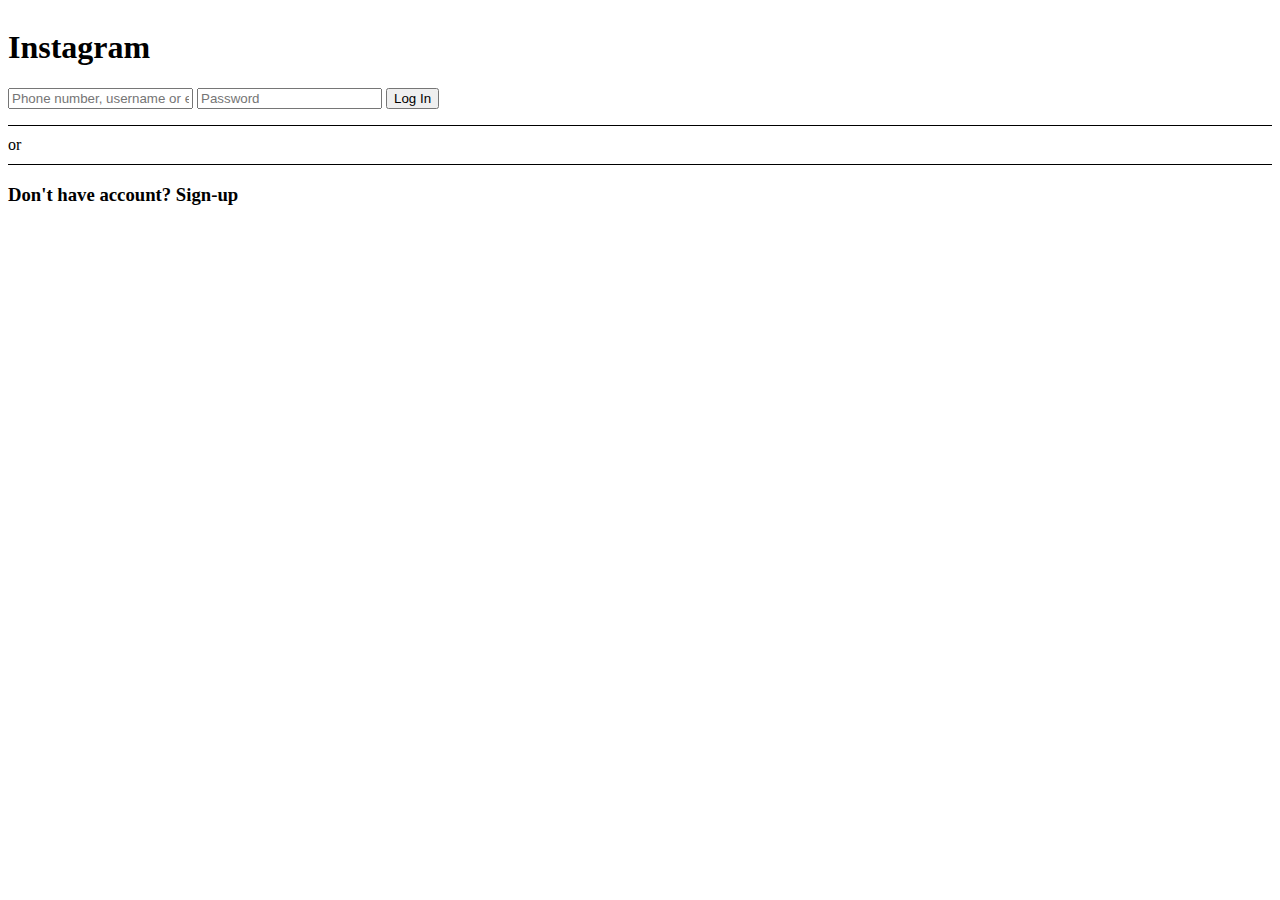
==== accounts/sign-in.html @ 02330cec "adding files" ====
<!DOCTYPE html>
<html lang="en">
<head>
    <meta charset="UTF-8">
    <meta name="viewport" content="width=device-width, initial-scale=1.0">
    <title>Sign in • Instagram</title>
    <link rel="stylesheet" href="sign-in.css">
</head>
<body>
    <!-- MAIN -->
     <div id="main">
        <div class="container">
            <h1 class="logo">Instagram</h1>
            <div class="form">
                <form action="">
                    <input type="text" placeholder="Phone number, username or email">
                    <input type="password" placeholder="Password">
                    <button>Log In</button>
                </form>
        </div>
        <p>or</p>
        <div id="sign-up">
            <h3>Don't have account? <span>Sign-up</span></h3>
        </div>
     </div>
</body>
</html>
---- accounts/sign-in.css ----
* {
    margin: none;
    padding: none;
    box-sizing: border-box;
    text-decoration: none;
    list-style-type: none;
}

#main {
    display: grid;

}

p::after, p::before {
    content: '';
    display: block;
    width: 100%;
    height: 1px;
    background-color: black;
    margin: 10px 0;
}
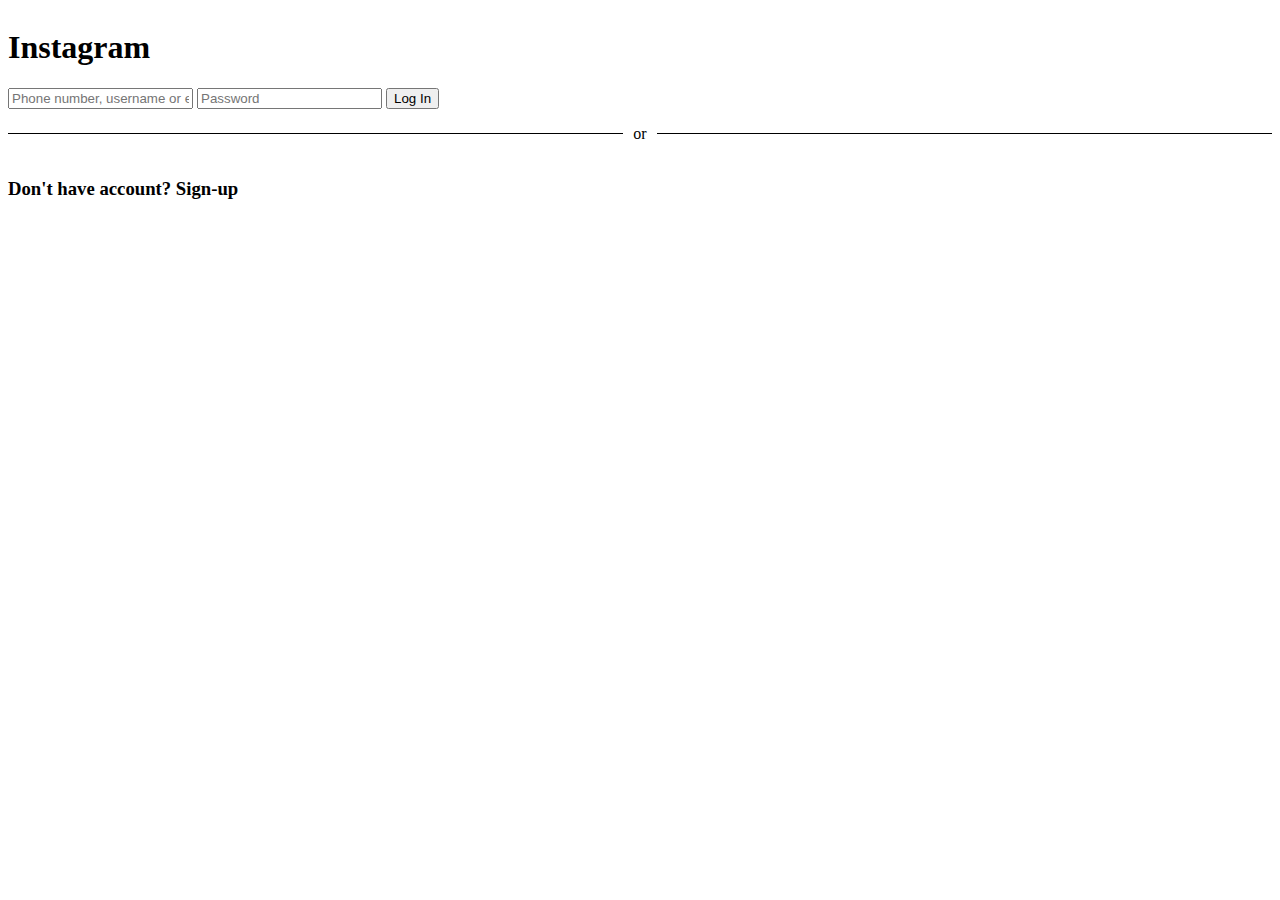
==== commit 2b869722: "adding files" ====
--- a/accounts/sign-in.html
+++ b/accounts/sign-in.html
@@ -9,16 +9,25 @@
 <body>
     <!-- MAIN -->
      <div id="main">
+        <!-- Container -->
         <div class="container">
             <h1 class="logo">Instagram</h1>
-            <div class="form">
+            <div class="first-content">
+                <!-- Form -->
                 <form action="">
                     <input type="text" placeholder="Phone number, username or email">
                     <input type="password" placeholder="Password">
                     <button>Log In</button>
                 </form>
+
+                <!-- Separate -->
+                <div class="separate">
+                    <p> or </p>
+                </div>
+
+                
+
         </div>
-        <p>or</p>
         <div id="sign-up">
             <h3>Don't have account? <span>Sign-up</span></h3>
         </div>
--- a/accounts/sign-in.css
+++ b/accounts/sign-in.css
@@ -8,13 +8,20 @@
 
 #main {
     display: grid;
-
 }
 
-p::after, p::before {
+#main .separate {
+    display: flex;
+    align-items: center;
+    text-align: center;
+    align-content: center;
+
+    gap: 10px;
+}
+.separate::after, .separate::before {
     content: '';
     display: block;
-    width: 100%;
+    width: 50%;
     height: 1px;
     background-color: black;
     margin: 10px 0;
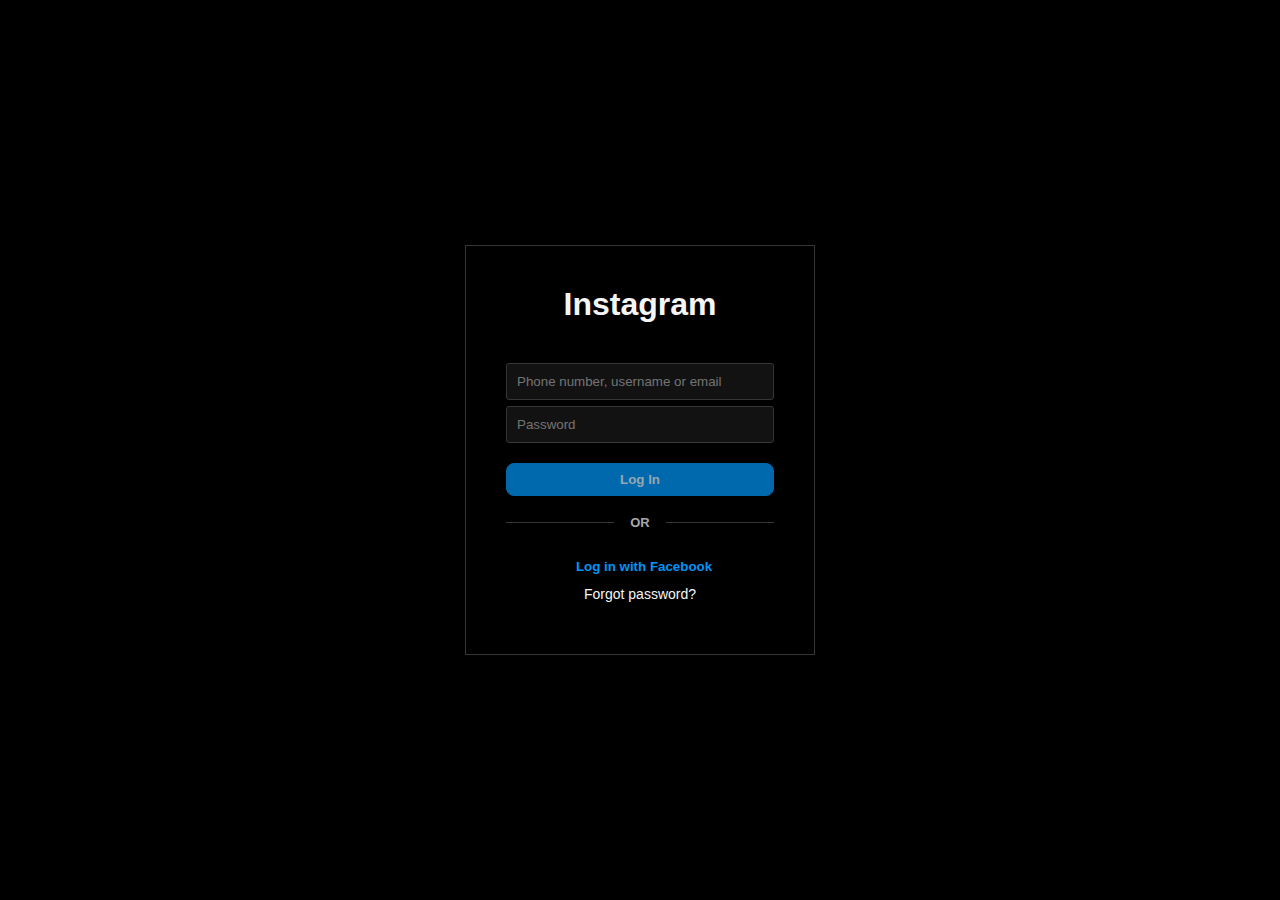
==== commit 2caa8fa4: "Things" ====
--- a/accounts/sign-in.html
+++ b/accounts/sign-in.html
@@ -1,36 +1,55 @@
 <!DOCTYPE html>
 <html lang="en">
-<head>
-    <meta charset="UTF-8">
-    <meta name="viewport" content="width=device-width, initial-scale=1.0">
+  <head>
+    <meta charset="UTF-8" />
+    <meta name="viewport" content="width=device-width, initial-scale=1.0" />
+    <link href="https://fonts.cdnfonts.com/css/segoe-wp" rel="stylesheet" />
+    <link
+      rel="stylesheet"
+      href="https://cdn-uicons.flaticon.com/2.6.0/uicons-brands/css/uicons-brands.css"
+    />
     <title>Sign in • Instagram</title>
-    <link rel="stylesheet" href="sign-in.css">
-</head>
-<body>
+    <link rel="stylesheet" href="sign-in.css" />
+  </head>
+  <body>
     <!-- MAIN -->
-     <div id="main">
-        <!-- Container -->
-        <div class="container">
-            <h1 class="logo">Instagram</h1>
-            <div class="first-content">
-                <!-- Form -->
-                <form action="">
-                    <input type="text" placeholder="Phone number, username or email">
-                    <input type="password" placeholder="Password">
-                    <button>Log In</button>
-                </form>
+    <div id="main">
+      <!-- Container -->
+      <div class="container">
+        <!-- Logo -->
+        <h1 class="logo">Instagram</h1>
 
-                <!-- Separate -->
-                <div class="separate">
-                    <p> or </p>
-                </div>
+        <!-- First Content -->
+        <div class="first-content">
+          <!-- Form -->
+          <form action="">
+            <input type="text" placeholder="Phone number, username or email" />
+            <input type="password" placeholder="Password" />
+            <button disabled>Log In</button>
+          </form>
 
-                
+          <!-- Separate -->
+          <div class="separate">
+            <p>OR</p>
+          </div>
 
+          <!-- Social Media -->
+          <div class="social-media">
+              <button class="facebook">
+                  <i class="fi-brands-facebook"></i>
+                  <p>Log in with Facebook</p>
+                </button>
+
+                <!-- Forgot Password -->
+                <a href="#" class="forgot-password">Forgot password?</a>
+            </div>
         </div>
-        <div id="sign-up">
-            <h3>Don't have account? <span>Sign-up</span></h3>
-        </div>
-     </div>
-</body>
-</html>+      </div>
+
+      <!-- Sign Up -->
+      <div id="sign-up">
+        <h3>Don't have account? <span>Sign-up</span></h3>
+      </div>
+    </div>
+  </body>
+</html>
--- a/accounts/sign-in.css
+++ b/accounts/sign-in.css
@@ -1,28 +1,172 @@
 * {
-    margin: none;
-    padding: none;
+    margin: 0;
+    padding: 0;
     box-sizing: border-box;
     text-decoration: none;
     list-style-type: none;
+    font-family: "Segoe WP", sans-serif;
 }
 
-#main {
-    display: grid;
+:root {
+    --white: #f5f5f5;
+    --black: #121212;
+    
+    --gray: #363636;
+    --gray-hover: #868686;
+    --darkgray: #262626;
+    --lightgray: #c7c7c7;
+
+    --blue-gray: #95a7b2;
+
+    --blue: #0095f6;
+    --blue-hover: #1877f2;
+    --dark-blue: #0069ad;
 }
 
+body {
+    display: flex;
+    justify-content: center;
+    align-items: center;
+    flex-direction: column;
+
+    min-height: 100vh;
+    background-color: black;
+}
+
+/* Main */
+#main {
+    padding: 40px;
+
+    width: 350px;
+    height: 410px;
+
+    border: 1px solid var(--gray);
+}
+
+#main .container {    
+    display: flex;
+    align-items: center;
+    flex-direction: column;
+
+    gap: 40px;
+}
+#main .container .logo {
+   color: var(--white);
+   margin: 0;
+}
+
+#main .container .first-content {
+    display: flex;
+    flex-direction: column;
+
+    width: 100%;
+}
+
+/* Form */
+#main .container form {
+    display: flex;
+    flex-direction: column;
+    gap: 6px;
+    width: 100%;
+}
+.container form input {
+    padding: 10px;
+    border: 1px solid var(--gray);
+    border-radius: 3px;
+
+    width: 100%;
+
+    background-color: var(--black);
+    color: var(--white);
+}
+/* input::placeholder {
+    position: absolute;
+    top: 0px;
+    font-size: 11px;
+} */
+
+.container form button:is(:disabled) {
+    padding: 8px;
+    margin-top: 14px;
+    border: 1px solid var(--dark-blue);
+    border-radius: 8px;
+
+    background-color: var(--dark-blue);
+    color: var(--blue-gray);
+    font-weight: bold;
+}
+.container form button:is(:enabled) {
+    padding: 8px;
+    margin-top: 14px;
+    border: 1px solid var(--blue);
+    border-radius: 8px;
+
+    background-color: var(--blue);
+    color: var(--white);
+    font-weight: bold;
+}
+
+/* Separate */
 #main .separate {
     display: flex;
     align-items: center;
     text-align: center;
     align-content: center;
 
-    gap: 10px;
+    margin-top: 16px;
+
+    gap: 16px;
+
+    color: #a8a8a8;
+    font-weight: bold;
 }
-.separate::after, .separate::before {
+#main .separate::after, .separate::before {
     content: '';
     display: block;
     width: 50%;
     height: 1px;
-    background-color: black;
+    background-color: var(--gray);
     margin: 10px 0;
+}
+#main .separate p {
+    font-size: 13px;
+}
+
+/* Social Media */
+.container .first-content .social-media {
+    display: flex;
+    align-items: center;
+    flex-direction: column;
+    gap: 12px;
+
+    background: none;
+
+    margin-top: 26px;
+}
+.first-content .social-media .facebook {
+    background: none;
+    border: none;
+    cursor: pointer;
+
+    padding: 0;
+
+    display: flex;
+    align-items: center;
+
+    color: var(--blue);
+    font-weight: bold;
+}
+.social-media .facebook i {
+    margin-right: 8px;
+    display: flex;
+    font-size: 20px;
+}
+.social-media .facebook:hover p {
+    color: var(--white);
+}
+
+/* Forgot Password */
+.first-content .social-media a {
+    color: var(--white);
+    font-size: 14px;
 }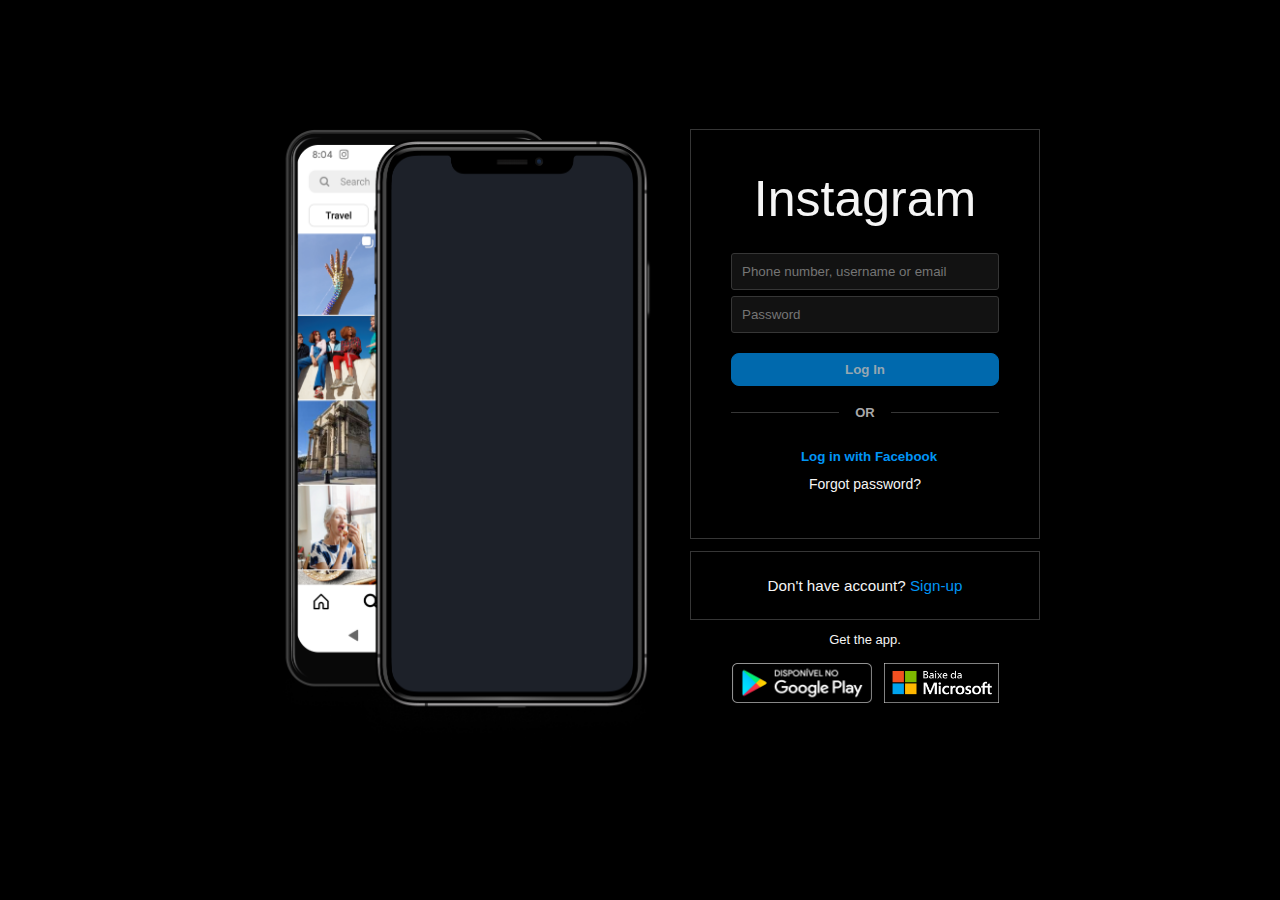
==== commit 11bbf4bb: "Sign-in UI/UX Almost finished" ====
--- a/accounts/sign-in.html
+++ b/accounts/sign-in.html
@@ -8,47 +8,97 @@
       rel="stylesheet"
       href="https://cdn-uicons.flaticon.com/2.6.0/uicons-brands/css/uicons-brands.css"
     />
+    <link
+      rel="stylesheet"
+      href="https://cdn-uicons.flaticon.com/2.6.0/uicons-regular-rounded/css/uicons-regular-rounded.css"
+    />
     <title>Sign in • Instagram</title>
     <link rel="stylesheet" href="sign-in.css" />
+    <link
+      href="https://fonts.cdnfonts.com/css/christmas-bell-personal-use"
+      rel="stylesheet"
+    />
+    <script defer src="script.js"></script>
   </head>
   <body>
     <!-- MAIN -->
     <div id="main">
-      <!-- Container -->
-      <div class="container">
-        <!-- Logo -->
-        <h1 class="logo">Instagram</h1>
-
-        <!-- First Content -->
-        <div class="first-content">
-          <!-- Form -->
-          <form action="">
-            <input type="text" placeholder="Phone number, username or email" />
-            <input type="password" placeholder="Password" />
-            <button disabled>Log In</button>
-          </form>
-
-          <!-- Separate -->
-          <div class="separate">
-            <p>OR</p>
-          </div>
-
-          <!-- Social Media -->
-          <div class="social-media">
-              <button class="facebook">
-                  <i class="fi-brands-facebook"></i>
-                  <p>Log in with Facebook</p>
-                </button>
-
-                <!-- Forgot Password -->
-                <a href="#" class="forgot-password">Forgot password?</a>
-            </div>
-        </div>
+      <!-- Phones -->
+      <div class="phones">
+        <img src="assets/home-phones-2x.png" class="phone" alt="" />
       </div>
 
-      <!-- Sign Up -->
-      <div id="sign-up">
-        <h3>Don't have account? <span>Sign-up</span></h3>
+      <!-- Sign In -->
+      <div class="sign-in">
+        <!-- Container -->
+        <div class="container">
+          <!-- Logo -->
+          <h1 class="logo">Instagram</h1>
+
+          <!-- First Content -->
+          <div class="first-content">
+            <!-- Form -->
+            <form class="form">
+              <!-- Email -->
+              <input
+                type="text"
+                placeholder="Phone number, username or email"
+                id="email"
+                required
+              />
+
+              <!-- Password -->
+              <div class="password">
+                <input
+                  type="password"
+                  placeholder="Password"
+                  id="password"
+                  required
+                />
+
+                <!-- Eyes -->
+                <i class="fi-rr-eye" id="open"></i>
+                <i class="fi-rr-eye-crossed" id="close"></i>
+              </div>
+
+              <!-- Log In -->
+              <button disabled id="log-in">Log In</button>
+            </form>
+
+            <!-- Separate -->
+            <div class="separate">
+              <p>OR</p>
+            </div>
+
+            <!-- Social Media -->
+            <div class="social-media">
+              <button class="facebook">
+                <i class="fi-brands-facebook"></i>
+                <p>Log in with Facebook</p>
+              </button>
+
+              <!-- Forgot Password -->
+              <a href="#" class="forgot-password">Forgot password?</a>
+            </div>
+          </div>
+        </div>
+
+        <!-- Sign Up -->
+        <div id="sign-up">
+          <h3>
+            Don't have account? <a href="../accounts/sign-up.html">Sign-up</a>
+          </h3>
+        </div>
+
+        <!-- Get the App -->
+        <div class="get-app">
+          <p>Get the app.</p>
+
+          <div class="download">
+            <img src="assets/googleplay.png" id="google" alt="" />
+            <img src="assets/microsoft.png" id="microsoft" alt="" />
+          </div>
+        </div>
       </div>
     </div>
   </body>
--- a/accounts/sign-in.css
+++ b/accounts/sign-in.css
@@ -1,172 +1,270 @@
 * {
-    margin: 0;
-    padding: 0;
-    box-sizing: border-box;
-    text-decoration: none;
-    list-style-type: none;
-    font-family: "Segoe WP", sans-serif;
+  margin: 0;
+  padding: 0;
+  box-sizing: border-box;
+  text-decoration: none;
+  list-style-type: none;
+  font-family: "Segoe WP", sans-serif;
 }
 
 :root {
-    --white: #f5f5f5;
-    --black: #121212;
+  --white: #f5f5f5;
+  --black: #121212;
+
+  --gray: #363636;
+  --gray-hover: #868686;
+  --darkgray: #262626;
+  --lightgray: #c7c7c7;
+
+  --blue-gray: #95a7b2;
+
+  --blue: #0095f6;
+  --blue-hover: #1877f2;
+  --dark-blue: #0069ad;
+}
+
+body {
+  display: flex;
+  justify-content: center;
+  align-items: center;
+  flex-direction: column;
+
+  min-height: 100vh;
+  background-color: black;
+}
+
+/* Main */
+
+    #main {
+        padding: 40px;
+        
+        display: flex;
+        justify-content: center;
+    }
+    #main .phone {
+        display: flex;
+        justify-content: center;
+  align-items: center;
+  
+  width: 450px;
+  height: 630px;
+  
+  margin-bottom: 12px;
+}
+
+
+/* Sign In */
+
+    #main .sign-in {
+        display: flex;
+        flex-direction: column;
+        gap: 12px;
+        
+        width: 350px;
+    }
+    #main .sign-in .container {
+        display: flex;
+        align-items: center;
+        flex-direction: column;
+        text-align: center;
+        
+        height: 410px;
+        
+        gap: 25px;
+        padding: 40px;
+        
+        border: 1px solid var(--gray);
+    }
     
-    --gray: #363636;
-    --gray-hover: #868686;
-    --darkgray: #262626;
-    --lightgray: #c7c7c7;
-
-    --blue-gray: #95a7b2;
-
-    --blue: #0095f6;
-    --blue-hover: #1877f2;
-    --dark-blue: #0069ad;
-}
-
-body {
-    display: flex;
-    justify-content: center;
-    align-items: center;
-    flex-direction: column;
-
-    min-height: 100vh;
-    background-color: black;
-}
-
-/* Main */
-#main {
-    padding: 40px;
-
-    width: 350px;
-    height: 410px;
-
-    border: 1px solid var(--gray);
-}
-
-#main .container {    
-    display: flex;
-    align-items: center;
-    flex-direction: column;
-
-    gap: 40px;
-}
-#main .container .logo {
-   color: var(--white);
-   margin: 0;
-}
-
-#main .container .first-content {
-    display: flex;
-    flex-direction: column;
-
-    width: 100%;
-}
+    .sign-in .container .logo {
+        font-family: "Christmas Bell - Personal Use", sans-serif;
+        
+        font-size: 50px;
+        font-weight: 200;
+        margin: 0;
+        
+        color: var(--white);
+    }
+    .sign-in .container .first-content {
+  display: flex;
+  flex-direction: column;
+  
+  width: 100%;
+}
+
 
 /* Form */
-#main .container form {
-    display: flex;
-    flex-direction: column;
-    gap: 6px;
-    width: 100%;
-}
-.container form input {
-    padding: 10px;
-    border: 1px solid var(--gray);
-    border-radius: 3px;
-
-    width: 100%;
-
-    background-color: var(--black);
-    color: var(--white);
-}
-/* input::placeholder {
-    position: absolute;
-    top: 0px;
-    font-size: 11px;
-} */
-
-.container form button:is(:disabled) {
-    padding: 8px;
-    margin-top: 14px;
-    border: 1px solid var(--dark-blue);
-    border-radius: 8px;
-
-    background-color: var(--dark-blue);
-    color: var(--blue-gray);
-    font-weight: bold;
-}
-.container form button:is(:enabled) {
-    padding: 8px;
-    margin-top: 14px;
-    border: 1px solid var(--blue);
-    border-radius: 8px;
-
-    background-color: var(--blue);
-    color: var(--white);
-    font-weight: bold;
+.container .first-content .form {
+  display: flex;
+  flex-direction: column;
+  gap: 6px;
+  width: 100%;
+}
+
+/* Inputs */
+.first-content .form input {
+  padding: 10px;
+  border: 1px solid var(--gray);
+  border-radius: 3px;
+
+  width: 100%;
+
+  background-color: var(--black);
+  color: var(--white);
+}
+
+/* Password */
+
+.first-content .form .password {
+  position: relative;
+}
+.first-content .form .password i {
+  position: absolute;
+  top: 10px;
+  right: 10px;
+  color: var(--white);
+  cursor: pointer;
+}
+
+/* Button */
+.first-content .form button:is(:disabled) {
+  padding: 8px;
+  margin-top: 14px;
+  border: 1px solid var(--dark-blue);
+  border-radius: 8px;
+
+  background-color: var(--dark-blue);
+  color: var(--blue-gray);
+  font-weight: bold;
+}
+.first-content .form button:is(:enabled) {
+  padding: 8px;
+  margin-top: 14px;
+  border: 1px solid var(--blue);
+  border-radius: 8px;
+
+  background-color: var(--blue);
+  color: var(--white);
+  font-weight: bold;
 }
 
 /* Separate */
 #main .separate {
-    display: flex;
-    align-items: center;
-    text-align: center;
-    align-content: center;
-
-    margin-top: 16px;
-
-    gap: 16px;
-
-    color: #a8a8a8;
-    font-weight: bold;
-}
-#main .separate::after, .separate::before {
-    content: '';
-    display: block;
-    width: 50%;
-    height: 1px;
-    background-color: var(--gray);
-    margin: 10px 0;
+  display: flex;
+  align-items: center;
+  text-align: center;
+  align-content: center;
+
+  margin-top: 16px;
+
+  gap: 16px;
+
+  color: #a8a8a8;
+  font-weight: bold;
+}
+#main .separate::after,
+.separate::before {
+  content: "";
+  display: block;
+  width: 50%;
+  height: 1px;
+  background-color: var(--gray);
+  margin: 10px 0;
 }
 #main .separate p {
-    font-size: 13px;
+  font-size: 13px;
 }
 
 /* Social Media */
 .container .first-content .social-media {
-    display: flex;
-    align-items: center;
-    flex-direction: column;
-    gap: 12px;
-
-    background: none;
-
-    margin-top: 26px;
+  display: flex;
+  align-items: center;
+  flex-direction: column;
+  gap: 12px;
+
+  background: none;
+
+  margin-top: 26px;
 }
 .first-content .social-media .facebook {
-    background: none;
-    border: none;
-    cursor: pointer;
-
-    padding: 0;
-
-    display: flex;
-    align-items: center;
-
-    color: var(--blue);
-    font-weight: bold;
+  background: none;
+  border: none;
+  cursor: pointer;
+
+  padding: 0;
+
+  display: flex;
+  align-items: center;
+
+  color: var(--blue);
+  font-weight: bold;
 }
 .social-media .facebook i {
-    margin-right: 8px;
-    display: flex;
-    font-size: 20px;
+  margin-right: 8px;
+  display: flex;
+  font-size: 20px;
 }
 .social-media .facebook:hover p {
-    color: var(--white);
-}
-
-/* Forgot Password */
+  color: var(--white);
+}
 .first-content .social-media a {
-    color: var(--white);
-    font-size: 14px;
-}+  color: var(--white);
+  font-size: 14px;
+}
+
+/* Sign Up */
+#sign-up {
+  font-size: 13px;
+  padding: 10px 0px;
+
+  border: 1px solid var(--gray);
+}
+#sign-up h3 {
+  text-align: center;
+  color: var(--white);
+
+  margin: 15px;
+
+  font-weight: normal;
+}
+#sign-up a {
+  color: var(--blue);
+  font-weight: normal;
+}
+
+/* Get the App */
+
+    .sign-in .get-app {
+        display: flex;
+        flex-direction: column;
+        gap: 16px;
+    }
+    .sign-in .get-app p {
+        text-align: center;
+        
+        font-size: 13px;
+        
+        color: var(--white);
+        font-weight: normal;
+    }
+    .sign-in .get-app .download {
+  display: flex;
+  justify-content: center;
+  gap: 12px;
+}
+
+
+/* Images */
+
+    .get-app .download img {
+        cursor: pointer;
+    }
+    .get-app .download #google {
+        width: 140px;
+        height: 40px;
+    }
+    .get-app .download #microsoft {
+        width: 115px;
+        height: 40px;
+    }
+    
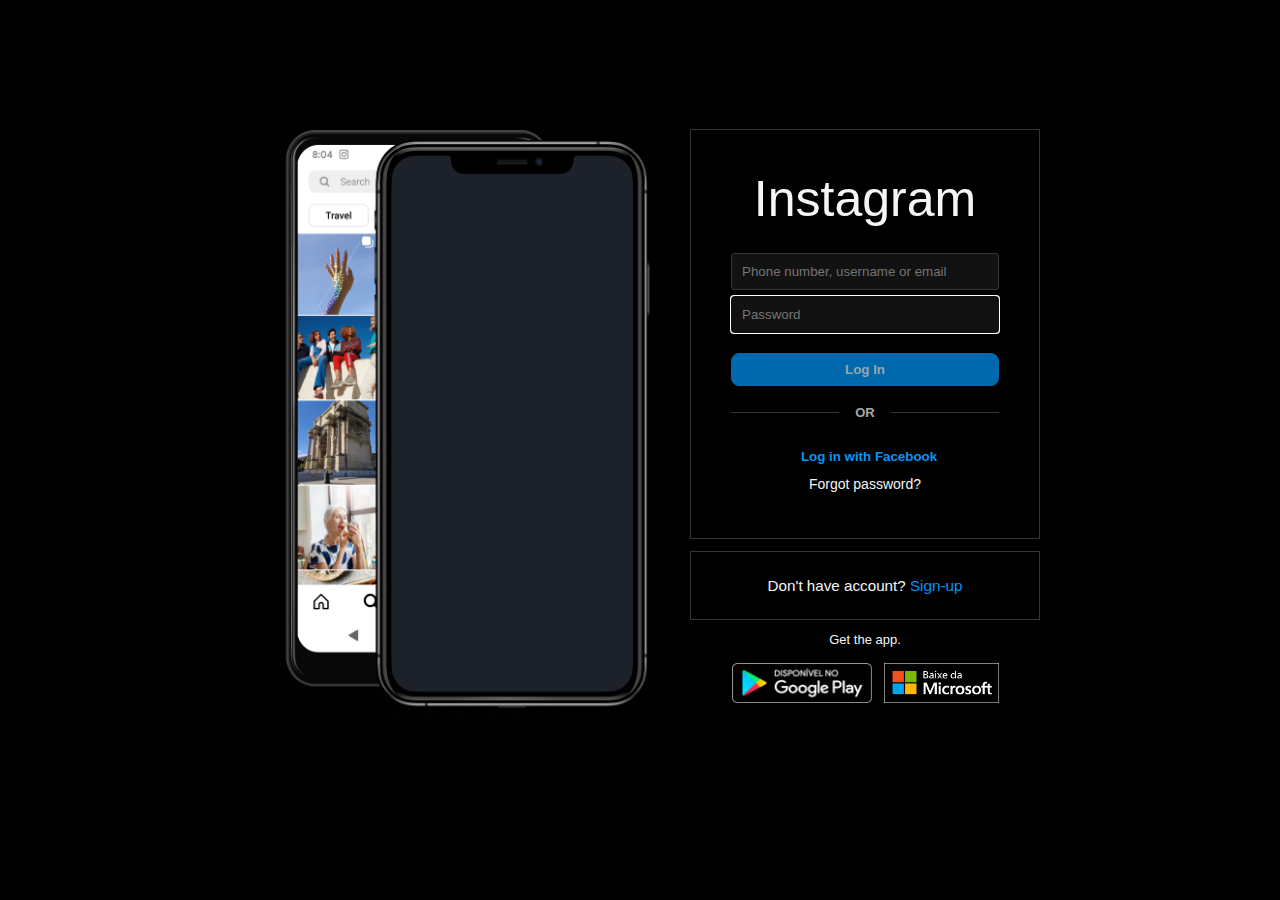
==== commit 5332d337: "Resposivity" ====
--- a/accounts/sign-in.html
+++ b/accounts/sign-in.html
@@ -53,6 +53,7 @@
                   type="password"
                   placeholder="Password"
                   id="password"
+                  autofocus
                   required
                 />
 
--- a/accounts/sign-in.css
+++ b/accounts/sign-in.css
@@ -35,63 +35,61 @@
 
 /* Main */
 
-    #main {
-        padding: 40px;
-        
-        display: flex;
-        justify-content: center;
-    }
-    #main .phone {
-        display: flex;
-        justify-content: center;
-  align-items: center;
-  
+#main {
+  padding: 40px;
+
+  display: flex;
+  justify-content: center;
+}
+#main .phone {
+  display: flex;
+  justify-content: center;
+  align-items: center;
+
   width: 450px;
   height: 630px;
-  
+
   margin-bottom: 12px;
 }
 
-
 /* Sign In */
 
-    #main .sign-in {
-        display: flex;
-        flex-direction: column;
-        gap: 12px;
-        
-        width: 350px;
-    }
-    #main .sign-in .container {
-        display: flex;
-        align-items: center;
-        flex-direction: column;
-        text-align: center;
-        
-        height: 410px;
-        
-        gap: 25px;
-        padding: 40px;
-        
-        border: 1px solid var(--gray);
-    }
-    
-    .sign-in .container .logo {
-        font-family: "Christmas Bell - Personal Use", sans-serif;
-        
-        font-size: 50px;
-        font-weight: 200;
-        margin: 0;
-        
-        color: var(--white);
-    }
-    .sign-in .container .first-content {
-  display: flex;
-  flex-direction: column;
-  
+#main .sign-in {
+  display: flex;
+  flex-direction: column;
+  gap: 12px;
+
+  width: 350px;
+}
+#main .sign-in .container {
+  display: flex;
+  align-items: center;
+  flex-direction: column;
+  text-align: center;
+
+  height: 410px;
+
+  gap: 25px;
+  padding: 40px;
+
+  border: 1px solid var(--gray);
+}
+
+.sign-in .container .logo {
+  font-family: "Christmas Bell - Personal Use", sans-serif;
+
+  font-size: 50px;
+  font-weight: 200;
+  margin: 0;
+
+  color: var(--white);
+}
+.sign-in .container .first-content {
+  display: flex;
+  flex-direction: column;
+
   width: 100%;
 }
-
 
 /* Form */
 .container .first-content .form {
@@ -234,37 +232,42 @@
 
 /* Get the App */
 
-    .sign-in .get-app {
-        display: flex;
-        flex-direction: column;
-        gap: 16px;
-    }
-    .sign-in .get-app p {
-        text-align: center;
-        
-        font-size: 13px;
-        
-        color: var(--white);
-        font-weight: normal;
-    }
-    .sign-in .get-app .download {
+.sign-in .get-app {
+  display: flex;
+  flex-direction: column;
+  gap: 16px;
+}
+.sign-in .get-app p {
+  text-align: center;
+
+  font-size: 13px;
+
+  color: var(--white);
+  font-weight: normal;
+}
+.sign-in .get-app .download {
   display: flex;
   justify-content: center;
   gap: 12px;
 }
 
-
 /* Images */
 
-    .get-app .download img {
-        cursor: pointer;
-    }
-    .get-app .download #google {
-        width: 140px;
-        height: 40px;
-    }
-    .get-app .download #microsoft {
-        width: 115px;
-        height: 40px;
-    }
-    
+.get-app .download img {
+  cursor: pointer;
+}
+.get-app .download #google {
+  width: 140px;
+  height: 40px;
+}
+.get-app .download #microsoft {
+  width: 115px;
+  height: 40px;
+}
+
+/* Responsive */
+@media screen and (min-width: 300px) and (max-width: 1024px) {
+  #main .phones {
+    display: none;
+  }
+}
